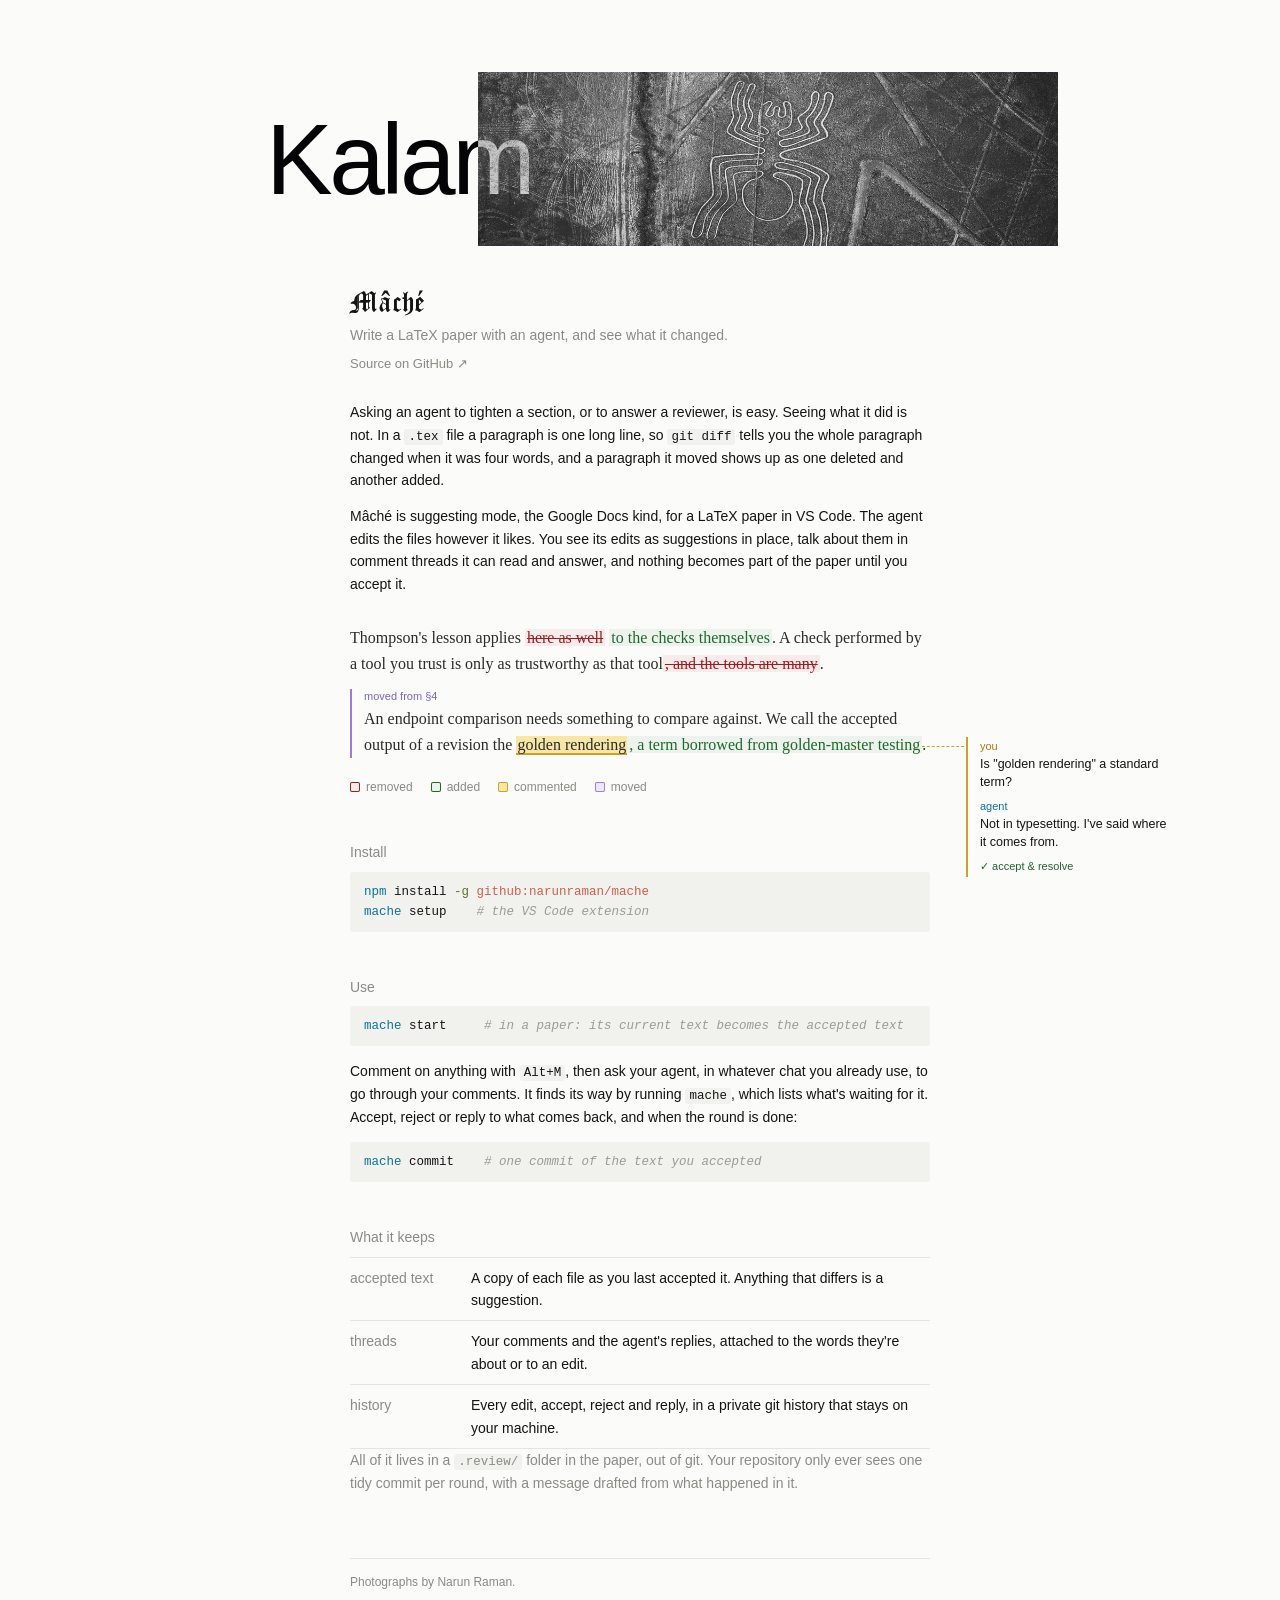
==== mache/index.html @ 9493dfce "Mâché page" ====
<!doctype html>
<html lang="en">
<head>
  <meta charset="utf-8">
  <meta name="viewport" content="width=device-width, initial-scale=1">
  <title>Mâché · Kalam</title>
  <link rel="preconnect" href="https://fonts.googleapis.com">
  <link rel="preconnect" href="https://fonts.gstatic.com" crossorigin>
  <link rel="stylesheet" href="https://fonts.googleapis.com/css2?family=Grenze+Gotisch:wght@400..600&display=swap">
  <link rel="icon" href="/static/icons/kalam.svg" type="image/svg+xml">
  <link rel="icon" href="/static/icons/kalam-32.png" sizes="32x32" type="image/png">
  <link rel="apple-touch-icon" href="/static/icons/apple-touch-icon.png">
  <link rel="stylesheet" href="/static/css/style.css">
  <style>.back:not(.on) { opacity: 0; visibility: hidden; }</style>
</head>
<body>



<div class="page">
  
  <header class="head home">
    <a class="wordmark" href="/">Kalam</a>
    <img class="head-photo" src="/static/img/spider-wide.jpg" alt="">
  </header>
  
  <a class="back" href="/" aria-label="Back to Kalam">
    <span class="dot" style="background-image: url('/static/img/spider-wide.jpg')">
      <svg width="16" height="16" viewBox="0 0 16 16" aria-hidden="true"><path d="M9.5 3.5 5 8l4.5 4.5"/></svg></span>
    <span class="back-word">Kalam</span>
  </a>
  

  

  
    
  

  
<div class="project-head">
  <h1 class="title project">Mâché</h1>
  <p class="sub">Write a LaTeX paper with an agent, and see what it changed.</p>
  <p class="repo-link"><a href="https://github.com/narunraman/mache">Source on GitHub ↗</a></p>
</div>

<p>Asking an agent to tighten a section, or to answer a reviewer, is easy. Seeing what it did is not.
  In a <code>.tex</code> file a paragraph is one long line, so <code>git diff</code> tells you the
  whole paragraph changed when it was four words, and a paragraph it moved shows up as one deleted
  and another added.</p>
<p>Mâché is suggesting mode, the Google Docs kind, for a LaTeX paper in VS Code. The agent edits the
  files however it likes. You see its edits as suggestions in place, talk about them in comment
  threads it can read and answer, and nothing becomes part of the paper until you accept it.</p>

<figure class="proof" aria-label="An illustration of a marked-up paragraph: removed words in red, added words in green, a commented phrase in yellow with its thread in the margin">
  <div class="sheet">
    <p>Thompson's lesson applies <del>here as well</del> <ins>to the checks themselves</ins>. A check performed by a tool you trust is only as trustworthy as that tool<del>, and the tools are many</del>.</p>
    <p class="moved"><span class="moved-tag">moved from §4</span>An endpoint comparison needs something to compare against. We call the accepted output of a revision the <mark>golden rendering</mark><ins>, a term borrowed from golden-master testing</ins>.</p>
  </div>
  <div class="margin">
    <div class="note-card">
      <div class="who you">you</div>
      <p>Is "golden rendering" a standard term?</p>
      <div class="who agent">agent</div>
      <p>Not in typesetting. I've said where it comes from.</p>
      <div class="decision">✓ accept &amp; resolve</div>
    </div>
  </div>
</figure>
<p class="key"><span class="k-del">removed</span> <span class="k-add">added</span> <span class="k-note">commented</span> <span class="k-move">moved</span></p>

<section class="section">
  <h2>Install</h2>
<pre class="code lang-sh"><span class="ln"><span class="hl-cmd">npm</span> install <span class="hl-flag">-g</span> <span class="hl-str">github:narunraman/mache</span><button type="button" class="cp" data-copy="npm install -g github:narunraman/mache">copy</button></span><span class="ln"><span class="hl-cmd">mache</span> setup    <span class="hl-com"># the VS Code extension</span><button type="button" class="cp" data-copy="mache setup">copy</button></span></pre>
</section>

<section class="section">
  <h2>Use</h2>
<pre class="code lang-sh"><span class="ln"><span class="hl-cmd">mache</span> start     <span class="hl-com"># in a paper: its current text becomes the accepted text</span><button type="button" class="cp" data-copy="mache start">copy</button></span></pre>
  <p>Comment on anything with <code>Alt+M</code>, then ask your agent, in whatever chat you already use,
    to go through your comments. It finds its way by running <code>mache</code>, which lists what's
    waiting for it. Accept, reject or reply to what comes back, and when the round is done:</p>
<pre class="code lang-sh"><span class="ln"><span class="hl-cmd">mache</span> commit    <span class="hl-com"># one commit of the text you accepted</span><button type="button" class="cp" data-copy="mache commit">copy</button></span></pre>
</section>

<section class="section">
  <h2>What it keeps</h2>
  <div class="rows two">
    <div class="row"><span class="k">accepted text</span><span class="v">A copy of each file as you last accepted it. Anything that differs is a suggestion.</span></div>
    <div class="row"><span class="k">threads</span><span class="v">Your comments and the agent's replies, attached to the words they're about or to an edit.</span></div>
    <div class="row"><span class="k">history</span><span class="v">Every edit, accept, reject and reply, in a private git history that stays on your machine.</span></div>
  </div>
  <p class="grey">All of it lives in a <code>.review/</code> folder in the paper, out of git. Your repository only
    ever sees one tidy commit per round, with a message drafted from what happened in it.</p>
</section>


  <footer class="foot">
    <p>Photographs by Narun Raman.</p>
  </footer>
</div>
<script>
// copy one line of code; the button says "copied" until the next click elsewhere
document.addEventListener("click", function (e) {
  var b = e.target.closest && e.target.closest("button.cp");
  if (!b) return;
  navigator.clipboard.writeText(b.getAttribute("data-copy")).then(function () {
    document.querySelectorAll("button.cp.done").forEach(function (x) { x.classList.remove("done"); x.textContent = "copy"; });
    b.classList.add("done"); b.textContent = "copied";
  });
});
</script>
<script>
// project pages: as the header scrolls away the photo slides left across the wordmark, and once
// the header is gone a small "back to Kalam" mark appears top left
(function () {
  var back = document.querySelector(".back"), head = document.querySelector(".head.home");
  if (!back || !head) return;
  var photo = head.querySelector(".head-photo"), word = head.querySelector(".wordmark");
  var still = window.matchMedia("(prefers-reduced-motion: reduce)");
  var queued = false;
  function update() {
    queued = false;
    var bottom = head.getBoundingClientRect().bottom, end = bottom + window.scrollY;
    var p = Math.min(1, Math.max(0, window.scrollY / end));
    photo.style.transform = still.matches ? "" : "translateX(" + (-p * word.offsetWidth).toFixed(1) + "px)";
    back.classList.toggle("on", bottom < 0);
  }
  window.addEventListener("scroll", function () { if (!queued) { queued = true; requestAnimationFrame(update); } }, { passive: true });
  window.addEventListener("resize", update);
  update();
})();
</script>

</body>
</html>
---- static/css/style.css ----
/* Kalam. One quiet column; one small photograph per page, set in the margin.
   Static by design: no transitions, animations, sticky elements or scroll effects. */

:root {
  color-scheme: light;
  --bg: #fbfbf9;
  --ink: #141414;
  --grey: #8b8b86;
  --rule: #e6e6e1;
  --wash: #f1f1ed;
  --col: 580px;
  --wide: 900px;
  --sans: -apple-system, BlinkMacSystemFont, "Helvetica Neue", Helvetica, Arial, sans-serif;
  --mono: ui-monospace, "SF Mono", Menlo, Consolas, monospace;
  --cerulean: #0a73a0; --salmon: #d0604c; --moss: #5c7233;
  --del: #9f1c20; --del-bg: #f8eceb;
  --add: #22662f; --add-bg: #ebf3ec;
}

* { box-sizing: border-box; }
html { background: var(--bg); }
body { margin: 0; background: var(--bg); color: var(--ink); font: 14px/1.6 var(--sans); -webkit-font-smoothing: antialiased; }
a { color: var(--ink); text-decoration: none; }
p a, .sub a, .group-help a { font-weight: 500; }
a:hover { color: var(--grey); }
p { margin: 0 0 14px; }
h1, h2, h3 { font-size: inherit; font-weight: 500; margin: 0; }
code, pre, kbd { font-family: var(--mono); font-size: 12.5px; }
img { display: block; max-width: 100%; }
.grey { color: var(--grey); }

/* page ---------------------------------------------------------------------- */
.page { position: relative; width: min(var(--col), 100% - 40px); margin: 0 auto; padding: 72px 0 96px; }
.page.wide { width: min(var(--wide), 100% - 40px); }
/* Cloister Black (Morris Fuller Benton, 1904; digital revival by Dieter Steffmann) is used when
   static/fonts/CloisterBlack.ttf is present; Grenze Gotisch (Google Fonts) stands in otherwise. */
@font-face { font-family: "Cloister Black"; src: url("../fonts/CloisterBlack.ttf") format("truetype"); font-display: swap; }
.row .name, .title.project { font-family: "Cloister Black", "Grenze Gotisch", Georgia, serif; font-weight: 400; }

/* wordmark: a big soft serif that hangs out to the left of the column */
.head { margin-bottom: 40px; }
.wordmark {
  display: inline-block; font-family: var(--sans); font-weight: 400; color: var(--ink);
  letter-spacing: -0.035em; line-height: 0.95; font-size: 44px;
}
.head.home { display: flex; align-items: center; background: var(--bg); isolation: isolate; }
.head.home .wordmark { font-size: 100px; flex: none; position: relative; z-index: 1; color: #fff; mix-blend-mode: difference; }
.head-photo { width: 580px; max-width: none; aspect-ratio: 10 / 3; object-fit: cover; margin-left: -54px; position: relative; z-index: 0; }
.wordmark:hover { color: var(--ink); }
@media (min-width: 1000px) {
  .head .wordmark { margin-left: -64px; }
  /* outdent the whole header (not just the word) so its background sits behind every letter */
  .head.home { margin-left: -84px; width: calc(100% + 84px); }
  .head.home .wordmark { margin-left: 0; }
}

.title { margin-bottom: 2px; }
.title.project { font-size: 30px; line-height: 1; margin-bottom: 8px; }
.project-head { position: relative; }

/* project pages: a fixed "back to Kalam" mark, top left, shown once the header has scrolled away */
.back { position: fixed; top: 18px; left: max(24px, 50% - var(--col) / 2 - 136px);  /* ends ~40px short of the text column */
        z-index: 10; display: flex; align-items: center; gap: 9px;
        color: var(--ink); font-family: var(--sans); font-size: 19px; letter-spacing: -0.03em;
        opacity: 0; visibility: hidden; transition: opacity 0.15s, visibility 0.15s; }
.back.on { opacity: 1; visibility: visible; }
.back:hover { color: var(--ink); }
.back .dot { width: 34px; height: 34px; border-radius: 50%; background-size: cover; background-position: center;
             display: grid; place-items: center; box-shadow: inset 0 0 0 20px rgba(0, 0, 0, 0.18); }
.back .dot svg { width: 16px; height: 16px; fill: none; stroke: #fff; stroke-width: 2; stroke-linecap: round; stroke-linejoin: round; }
.back:hover .dot { filter: brightness(0.85); }
@media (prefers-reduced-motion: reduce) { .back { transition: none; } }
/* on a phone the mark floats over the text, so it gets a small backing (a pill, not a bar) */
@media (max-width: 640px) {
  .back { top: 10px; left: 10px; padding: 4px 14px 4px 4px; border-radius: 999px;
          background: rgba(251, 251, 249, 0.94); box-shadow: 0 1px 6px rgba(0, 0, 0, 0.08); }
}
.repo-link { margin: -18px 0 26px; font-size: 13px; }
.repo-link a { color: var(--grey); }
.repo-link a:hover { color: var(--ink); }
.sub { color: var(--grey); margin-bottom: 26px; }
.section { margin-top: 44px; }
.section > h2 { color: var(--grey); font-weight: 400; margin-bottom: 8px; }
.section > h2.lead { color: var(--ink); }

/* the list: the thing to look at ------------------------------------------------ */
.rows { border-top: 1px solid var(--rule); }
.row { display: grid; grid-template-columns: 7.5em minmax(0, 1fr) auto; gap: 16px; padding: 9px 0; border-bottom: 1px solid var(--rule); align-items: baseline; }
.row .k { color: var(--grey); }
a.row { color: var(--ink); }
a.row:hover { color: var(--ink); }
.rows.linked:hover .row { color: #c4c4be; }
.rows.linked:hover .row img { opacity: 0.35; }
.rows.linked .row:hover, .rows.linked .row:hover .k { color: var(--ink); }
.rows.linked .row:hover img { opacity: 1; }
.rows.tools .row { grid-template-columns: 11em minmax(0, 1fr); gap: 16px; padding: 14px 0; align-items: baseline; }
.row .name { font-size: 22px; line-height: 1; }
.row.muted, .row.muted a { color: var(--grey); }
.rows.two .row { grid-template-columns: 7.5em minmax(0, 1fr); }

/* photographs in the margin ------------------------------------------------------ */
.plate { margin: 0 0 28px; }
.plate img { width: 100%; }
.plate figcaption { color: var(--grey); font-size: 11px; line-height: 1.4; margin-top: 6px; }
@media (min-width: 1100px) {
  .plate { position: absolute; margin: 0; }
  .plate.left-high   { width: 196px; right: calc(100% + 64px); top: 250px; }
  .plate.right-title { width: 150px; left: calc(100% + 72px); top: 150px; }
  .plate.right-low   { width: 240px; left: calc(100% + 56px); top: 420px; }
  .plate.left-low    { width: 170px; right: calc(100% + 80px); top: 360px; }
}
.plate.left-high img { aspect-ratio: 3 / 4; object-fit: cover; }
.plate.right-title img { aspect-ratio: 2 / 3; object-fit: cover; }
.plate.right-low img { aspect-ratio: 16 / 9; object-fit: cover; }
.plate.left-low img { aspect-ratio: 1 / 1; object-fit: cover; }

/* code ------------------------------------------------------------------- */
pre { margin: 0 0 14px; padding: 12px 14px; background: var(--wash); overflow-x: auto; line-height: 1.6; border-radius: 3px;
      white-space: pre-wrap; overflow-wrap: anywhere; }
.wide pre { white-space: pre; overflow-wrap: normal; }
p code, li code { background: var(--wash); padding: 1px 4px; border-radius: 3px; }

/* controls ---------------------------------------------------------------------- */
.btn, button.btn {
  display: inline-block; font: 13px/1 var(--sans); padding: 8px 13px; border-radius: 4px; cursor: pointer;
  background: var(--ink); color: var(--bg); border: 1px solid var(--ink); text-decoration: none;
}
.btn.quiet { background: transparent; color: var(--ink); border-color: #cfcfc9; }
.btn:disabled { opacity: 0.35; cursor: default; }
.actions { display: flex; flex-wrap: wrap; gap: 8px; align-items: center; margin: 18px 0; }
.link-button { background: none; border: 0; padding: 0; font: inherit; color: var(--grey); cursor: pointer; }
.link-button:hover { color: var(--ink); }

.drop { display: block; border: 1px dashed #bdbdb7; border-radius: 4px; padding: 38px 16px; text-align: center; cursor: pointer; color: var(--grey); }
.drop input[type=file] { position: absolute; width: 1px; height: 1px; opacity: 0; }
.drop.drag, .drop:hover { border-color: var(--ink); color: var(--ink); }
.drop .file { display: block; margin-top: 4px; font-size: 12px; }
textarea { display: block; width: 100%; border: 1px solid var(--rule); border-radius: 4px; padding: 10px 12px; background: #fff;
           font: 12.5px/1.5 var(--mono); resize: vertical; margin-top: 6px; }
textarea:disabled { background: var(--wash); color: var(--grey); }
label.check { display: block; margin: 6px 0; }
input[type=checkbox] { accent-color: var(--ink); margin: 0 8px 0 0; vertical-align: -1px; }

.note { padding: 10px 12px; background: var(--wash); border-radius: 4px; margin: 0 0 18px; }
.note.error { background: var(--del-bg); color: var(--del); }
.tag { display: inline-block; font-size: 11px; line-height: 1.5; padding: 0 6px; border: 1px solid #d6d6d0; border-radius: 3px; color: var(--grey); margin-left: 6px; }
.tag.warn { border-color: var(--del); color: var(--del); }

.bar { height: 2px; background: var(--rule); margin: 22px 0 10px; }
.bar > div { height: 2px; background: var(--ink); }

/* bibfix review ------------------------------------------------------------------------ */
.counts { display: flex; flex-wrap: wrap; gap: 6px 22px; margin: 6px 0 22px; }
.counts a { color: var(--grey); }
.counts a:hover { color: var(--ink); }
.counts b { font-weight: 500; }
.toolbar { display: flex; flex-wrap: wrap; gap: 8px; align-items: center; padding: 12px 0; border-top: 1px solid var(--rule); border-bottom: 1px solid var(--rule); }
.toolbar .selected { margin-right: auto; color: var(--grey); }
.group { margin-top: 40px; }
.group-head { display: flex; justify-content: space-between; align-items: baseline; gap: 14px; padding-bottom: 6px; border-bottom: 1px solid var(--rule); }
.group-head h2 { font-weight: 500; }
.group-head .bulk { display: flex; gap: 14px; color: var(--grey); }
.group-help { color: var(--grey); margin: 8px 0 4px; }
.entry { padding: 14px 0; border-bottom: 1px solid var(--rule); }
.entry-head { display: flex; justify-content: space-between; gap: 12px; flex-wrap: wrap; margin-bottom: 6px; }
.entry-head label { font: 13px var(--mono); cursor: pointer; }
.entry:has(input:not(:checked)) .diffs { opacity: 0.45; }
.diffs { display: grid; grid-template-columns: 8.5em minmax(0, 1fr) minmax(0, 1fr); gap: 2px 12px; font: 12px/1.5 var(--mono); }
.diffs > div { display: contents; }
.diffs .f { color: var(--grey); }
.diffs .o, .diffs .p { white-space: pre-wrap; word-break: break-word; padding: 0 5px; border-radius: 2px; }
.diffs .changed .o, .diffs .removed .o { background: var(--del-bg); color: var(--del); }
.diffs .changed .p, .diffs .added .p { background: var(--add-bg); color: var(--add); }
details { margin-top: 6px; }
summary { cursor: pointer; color: var(--grey); font-size: 12px; }
.pair { display: grid; grid-template-columns: minmax(0, 1fr) minmax(0, 1fr); gap: 12px; margin-top: 8px; }
.keys { font: 12.5px/2 var(--mono); }

/* footer ----------------------------------------------------------------------------------- */
.foot { margin-top: 64px; padding-top: 14px; border-top: 1px solid var(--rule); color: var(--grey); font-size: 12px; }
.foot p { margin: 0 0 6px; }
.foot a { color: var(--grey); font-weight: 400; }
.foot a:hover { color: var(--ink); }
.go { display: inline-block; margin: 4px 0 26px; }

@media (max-width: 640px) {
  .page { padding-top: 40px; }
  /* same header as on a wide screen, scaled to the phone: the photo overlaps the end of the
     wordmark by the same proportion (54% of the font size) */
  .head.home .wordmark { font-size: 16vw; }
  .head-photo { width: 58vw; margin-left: -8.6vw; }
  .row, .rows.two .row, .rows.tools .row { grid-template-columns: minmax(0, 1fr); gap: 2px; }
  .diffs, .pair { grid-template-columns: minmax(0, 1fr); }
}

a.btn:hover { color: var(--bg); background: #3a3a38; border-color: #3a3a38; }
a.btn.quiet:hover, .btn.quiet:hover { color: var(--ink); background: var(--wash); }

/* code: highlighted lines, each with its own copy button ---------------------------------- */
pre.code { padding: 10px 0; white-space: pre; overflow-x: auto; }
pre.code .ln { display: block; position: relative; padding: 0 64px 0 14px; min-height: 1.6em; }
pre.code .ln:hover { background: #e9e9e4; }
pre.code .cp { position: absolute; right: 8px; top: 0; visibility: hidden; background: none; border: 0; padding: 0 2px;
               font: 11px/1.6 var(--sans); color: var(--grey); cursor: pointer; }
pre.code .ln:hover .cp, pre.code .cp.done { visibility: visible; }
pre.code .cp:hover, pre.code .cp.done { color: var(--ink); }
pre.code.lang-py { max-height: 520px; }
.hl-cmd, .hl-kw { color: var(--cerulean); }
.hl-fn, .hl-flag { color: var(--moss); }
.hl-str, .hl-num { color: var(--salmon); }
.hl-com { color: #9c9c95; font-style: italic; }

/* ClusterScheduler page: three clusters shown as a small terminal readout */
.term { background: var(--wash); color: var(--ink); border-radius: 3px; font: 12.5px/1.55 var(--mono); padding: 14px 18px;
        margin: 20px 0 26px; overflow-x: auto; }
.term .t-block { white-space: pre; }
.term .t-block + .t-block { margin-top: 12px; }
.term .t-h, .term b { color: var(--ink); font-weight: 700; }
.term .t-ok { color: #178a6f; }
.term .t-warn { color: #b86e0b; }
.term .t-dim { color: var(--grey); }
/* dotted bars, like a terminal's shaded block characters */
.term .t-bar { display: inline-block; width: 18ch; height: 0.95em; vertical-align: -0.12em; position: relative;
               background: radial-gradient(circle, #c9c9c2 0.6px, transparent 0.9px) 0 0 / 3px 3px; }
.term .t-bar i { position: absolute; inset: 0 auto 0 0; }
.term .t-bar i.ok { background: radial-gradient(circle, #1f9c7e 1px, transparent 1.3px) 0 0 / 3px 3px; }
.term .t-bar i.warn { background: radial-gradient(circle, #d9870f 1px, transparent 1.3px) 0 0 / 3px 3px; }
@media (max-width: 640px) { .term { font-size: 11px; padding: 12px 12px; } .term .t-bar { width: 12ch; } }

/* Mâché page: a marked-up proof — a paragraph set like a paper, with the marks in place and the
   thread in the margin. An illustration, not the interface. */
.proof { display: grid; grid-template-columns: minmax(0, 1fr) 168px; gap: 22px; margin: 30px 0 8px; }
.proof .sheet { font: 16px/1.62 Georgia, "Times New Roman", serif; color: #2b2b28; }
.proof .sheet p { margin: 0 0 12px; }
.proof del { color: var(--del); background: var(--del-bg); text-decoration: line-through; text-decoration-thickness: 1px; padding: 0 2px; }
.proof ins { color: var(--add); background: var(--add-bg); text-decoration: none; padding: 0 2px; }
.proof mark { background: #f6e7a6; color: inherit; border-bottom: 2px solid #c9a227; padding: 0 1px; }
.proof .moved { border-left: 2px solid #9b7be0; padding-left: 12px; margin-left: -14px; }
.proof .moved-tag { display: block; font: 11px/1.4 var(--sans); color: #7c62c4; margin-bottom: 2px; }
.proof .margin { position: relative; }
.proof .note-card { position: relative; border-left: 2px solid #c9a227; padding: 2px 0 2px 12px; font-size: 12.5px; line-height: 1.45; margin-top: 160px; }
.proof .note-card::before { content: ""; position: absolute; left: -24px; top: 9px; width: 20px; border-top: 1px dashed #c9a227; }
.proof .note-card p { margin: 0 0 8px; }
.proof .who { font-size: 11px; color: var(--grey); }
.proof .who.you { color: #a47f10; }
.proof .who.agent { color: var(--cerulean); }
.proof .decision { font-size: 11px; color: var(--add); }
.key { display: flex; flex-wrap: wrap; gap: 6px 18px; font-size: 12px; color: var(--grey); margin: 0 0 8px; }
.key span::before { content: ""; display: inline-block; width: 10px; height: 10px; margin-right: 6px; vertical-align: -1px; border-radius: 2px; }
.key .k-del::before { background: var(--del-bg); box-shadow: inset 0 0 0 1px var(--del); }
.key .k-add::before { background: var(--add-bg); box-shadow: inset 0 0 0 1px var(--add); }
.key .k-note::before { background: #f6e7a6; box-shadow: inset 0 0 0 1px #c9a227; }
.key .k-move::before { background: #efe8fb; box-shadow: inset 0 0 0 1px #9b7be0; }
@media (max-width: 640px) {
  .proof { grid-template-columns: minmax(0, 1fr); }
  .proof .note-card { margin-top: 0; }
  .proof .note-card::before { display: none; }
}
/* on a wide screen the thread sits in the page margin, beside the text, like a sidebar */
@media (min-width: 1100px) {
  .proof { position: relative; grid-template-columns: minmax(0, 1fr); }
  .proof .margin { position: absolute; left: calc(100% + 36px); top: 0; width: 210px; }
  .proof .note-card { margin-top: 112px; }
  .proof .note-card::before { left: -46px; width: 42px; }
}
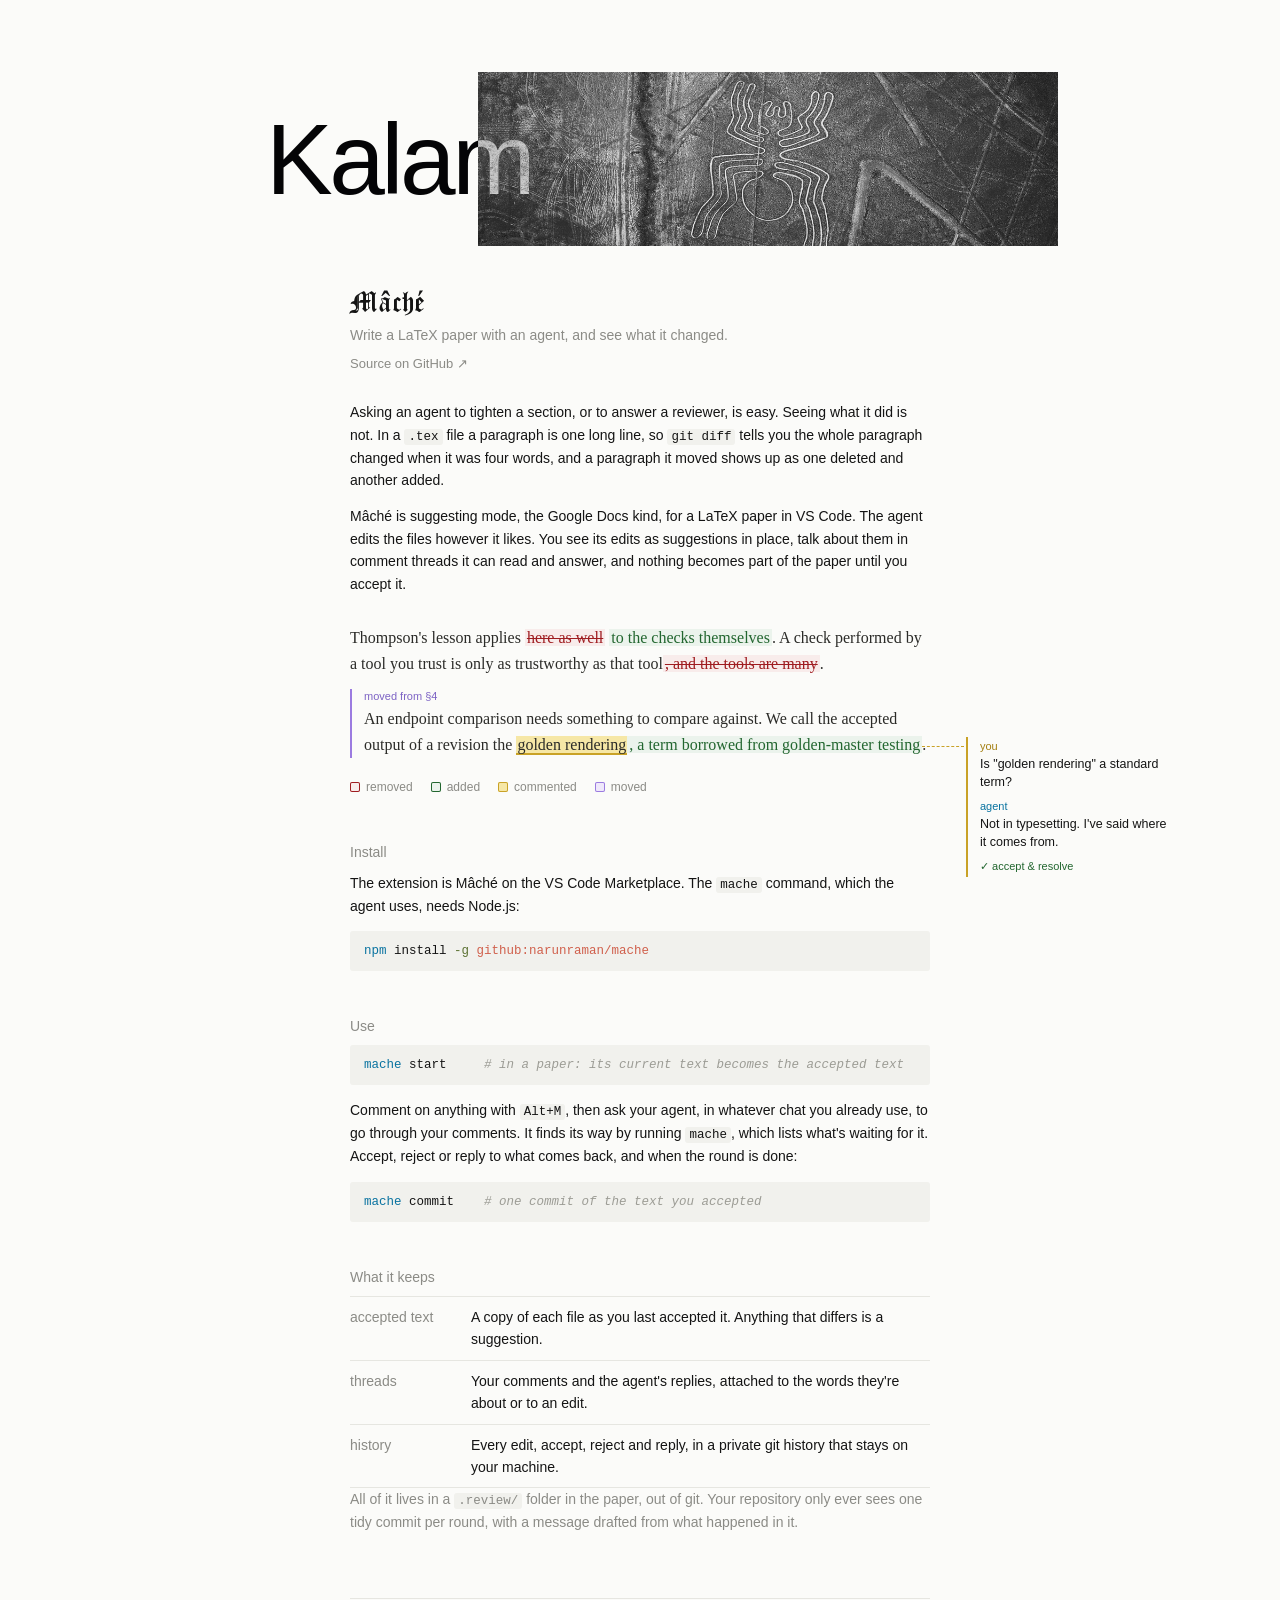
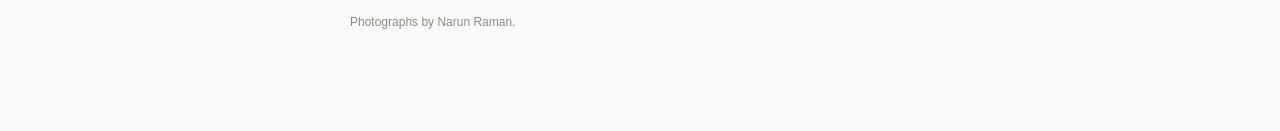
==== commit 3979d610: "Mâché page: install from the Marketplace" ====
--- a/mache/index.html
+++ b/mache/index.html
@@ -71,7 +71,8 @@
 
 <section class="section">
   <h2>Install</h2>
-<pre class="code lang-sh"><span class="ln"><span class="hl-cmd">npm</span> install <span class="hl-flag">-g</span> <span class="hl-str">github:narunraman/mache</span><button type="button" class="cp" data-copy="npm install -g github:narunraman/mache">copy</button></span><span class="ln"><span class="hl-cmd">mache</span> setup    <span class="hl-com"># the VS Code extension</span><button type="button" class="cp" data-copy="mache setup">copy</button></span></pre>
+  <p>The extension is <a href="https://marketplace.visualstudio.com/items?itemName=narunraman.mache">Mâché on the VS Code Marketplace</a>. The <code>mache</code> command, which the agent uses, needs Node.js:</p>
+<pre class="code lang-sh"><span class="ln"><span class="hl-cmd">npm</span> install <span class="hl-flag">-g</span> <span class="hl-str">github:narunraman/mache</span><button type="button" class="cp" data-copy="npm install -g github:narunraman/mache">copy</button></span></pre>
 </section>
 
 <section class="section">
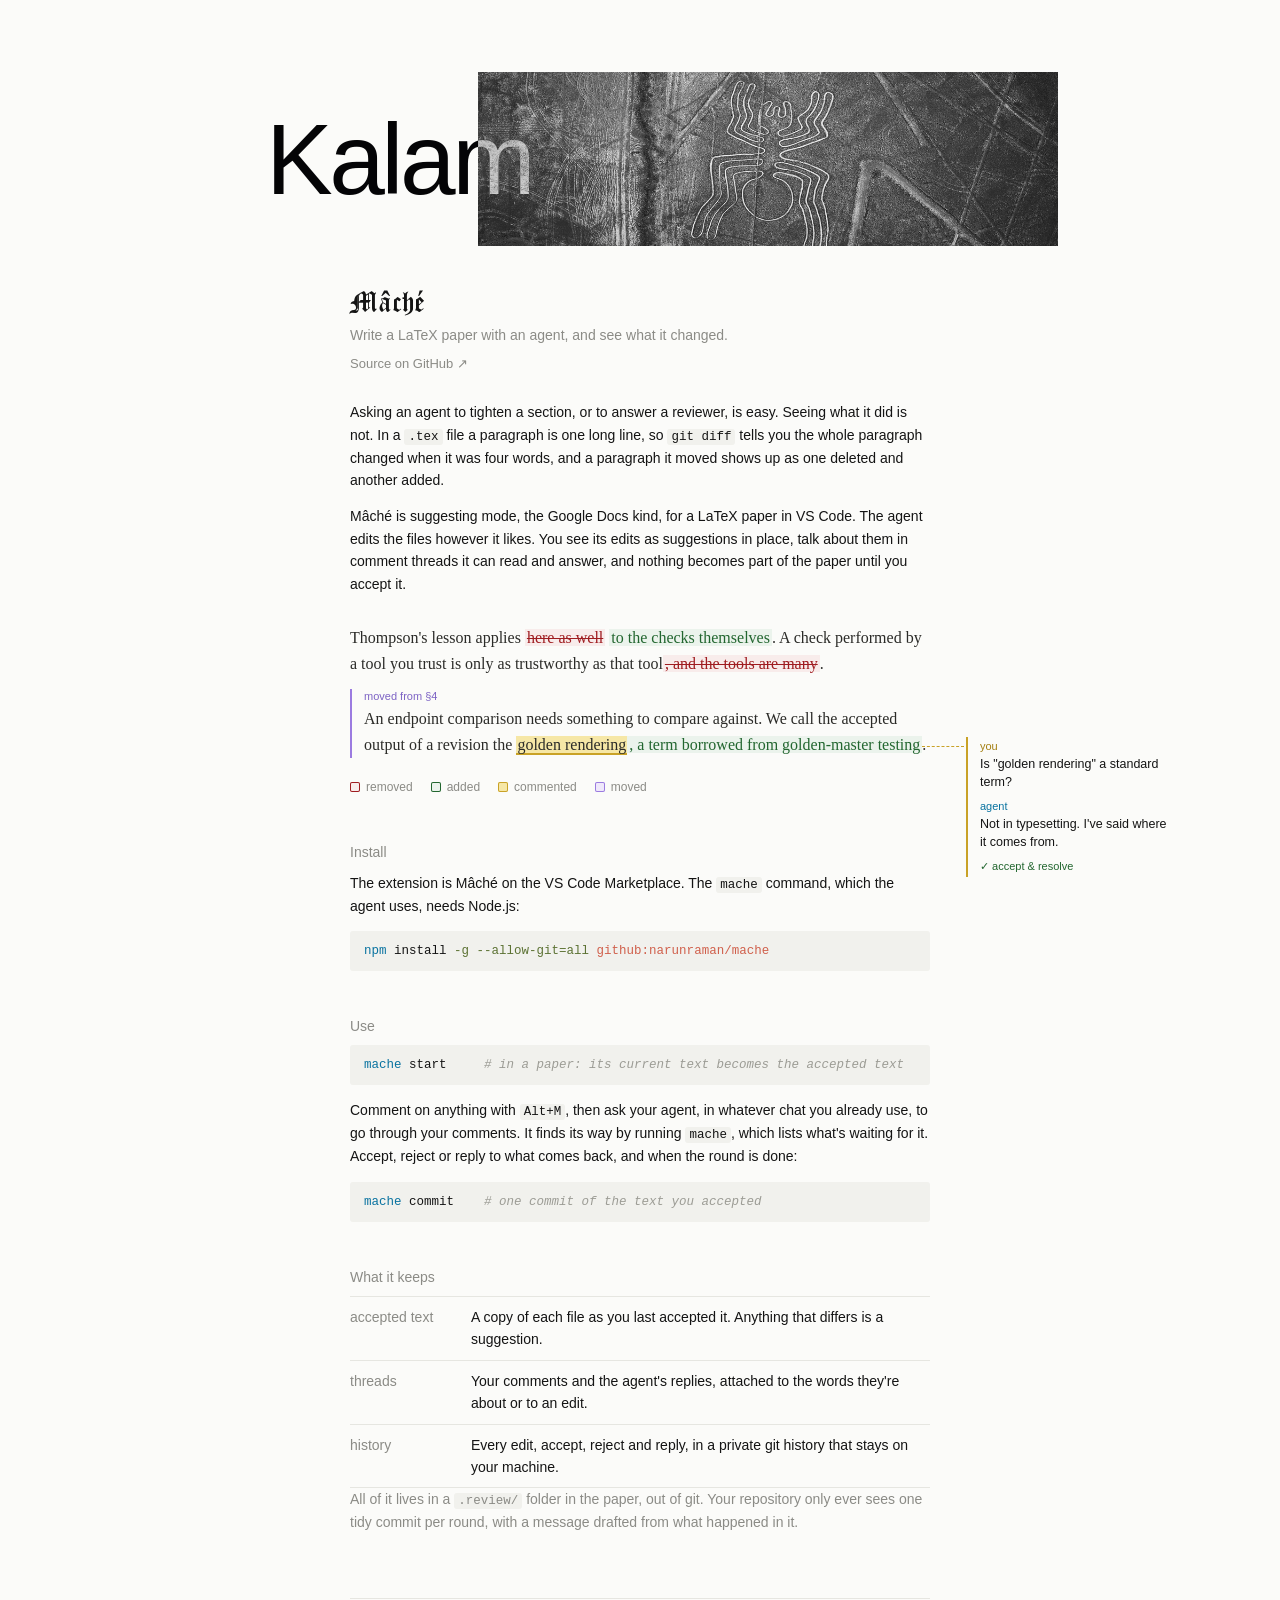
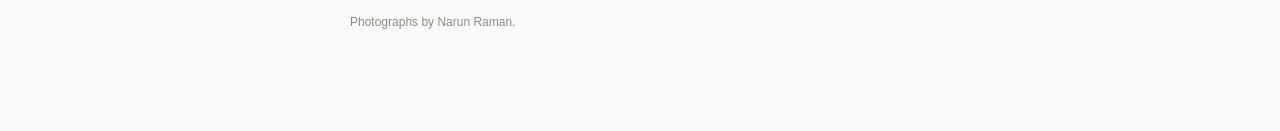
==== commit ab6539c0: "Mâché page: npm 12 needs --allow-git=all" ====
--- a/mache/index.html
+++ b/mache/index.html
@@ -72,7 +72,7 @@
 <section class="section">
   <h2>Install</h2>
   <p>The extension is <a href="https://marketplace.visualstudio.com/items?itemName=narunraman.mache">Mâché on the VS Code Marketplace</a>. The <code>mache</code> command, which the agent uses, needs Node.js:</p>
-<pre class="code lang-sh"><span class="ln"><span class="hl-cmd">npm</span> install <span class="hl-flag">-g</span> <span class="hl-str">github:narunraman/mache</span><button type="button" class="cp" data-copy="npm install -g github:narunraman/mache">copy</button></span></pre>
+<pre class="code lang-sh"><span class="ln"><span class="hl-cmd">npm</span> install <span class="hl-flag">-g</span> <span class="hl-flag">--allow-git=all</span> <span class="hl-str">github:narunraman/mache</span><button type="button" class="cp" data-copy="npm install -g --allow-git=all github:narunraman/mache">copy</button></span></pre>
 </section>
 
 <section class="section">
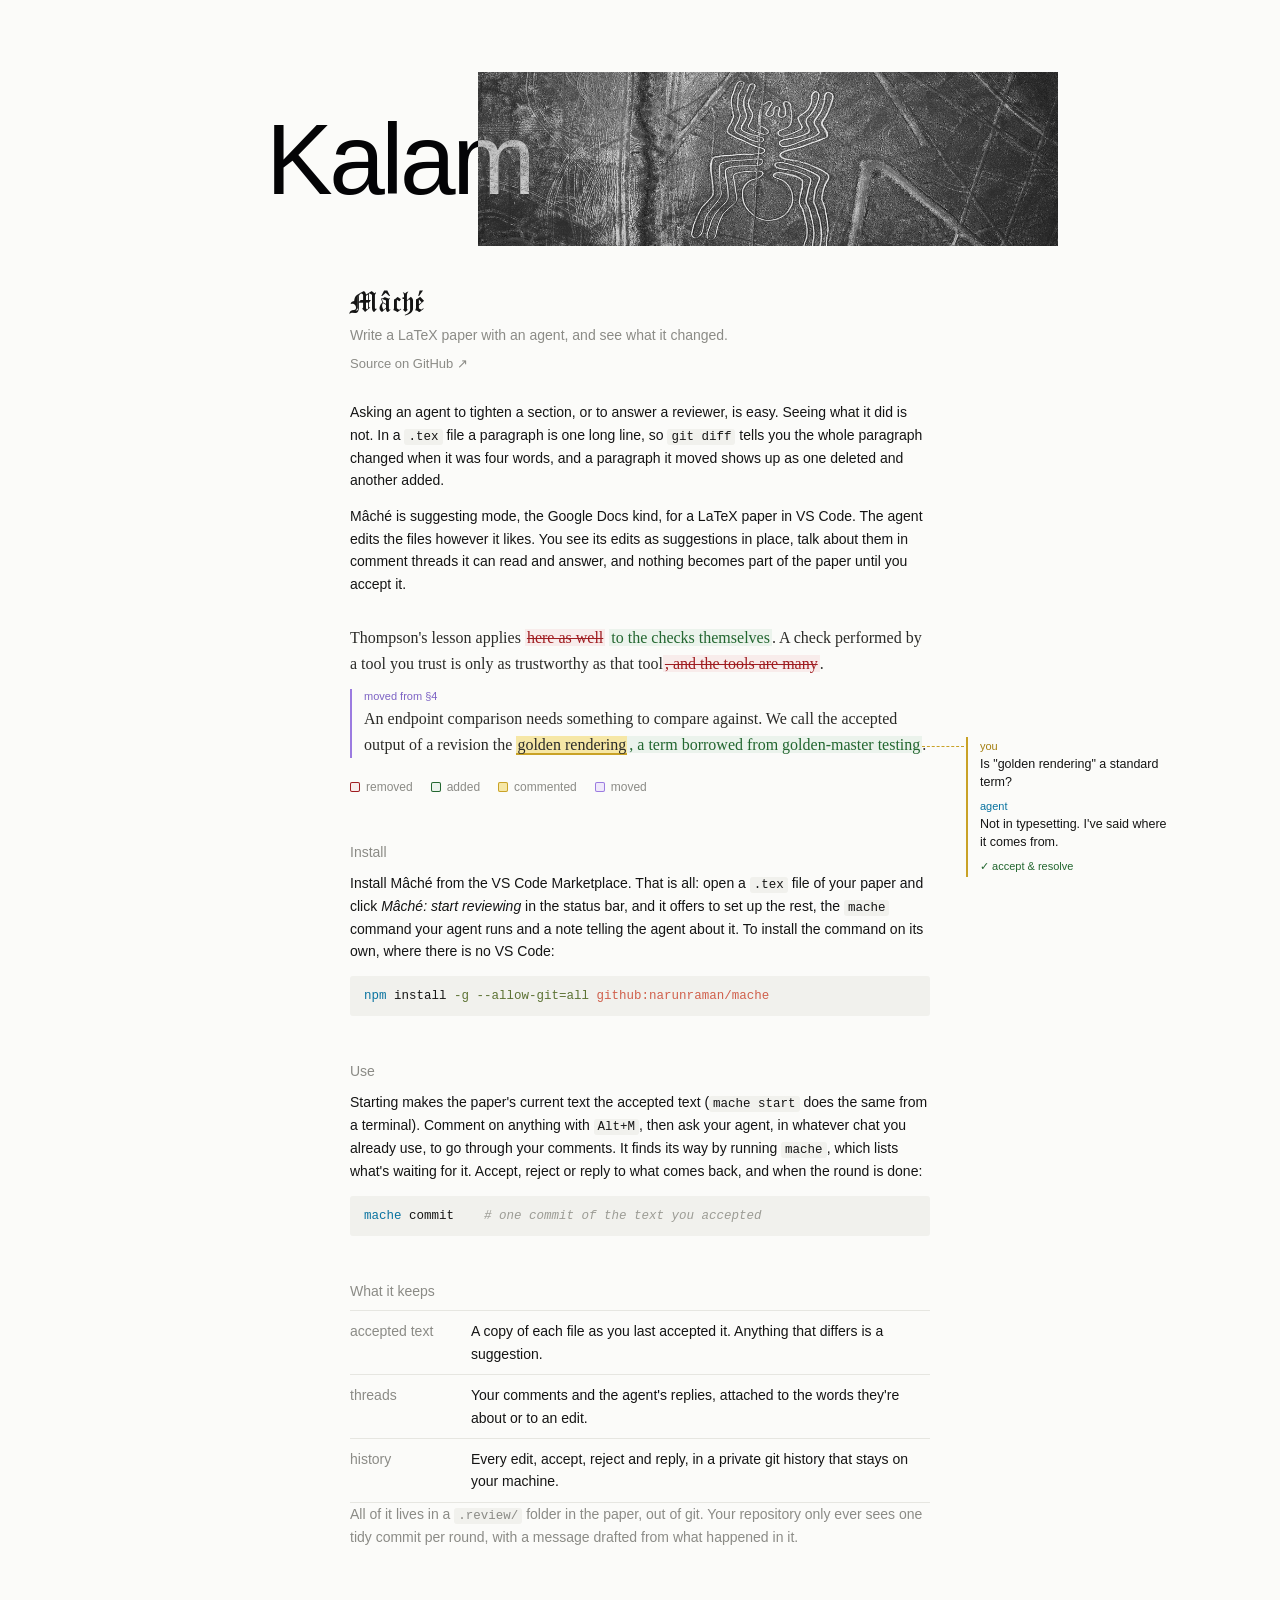
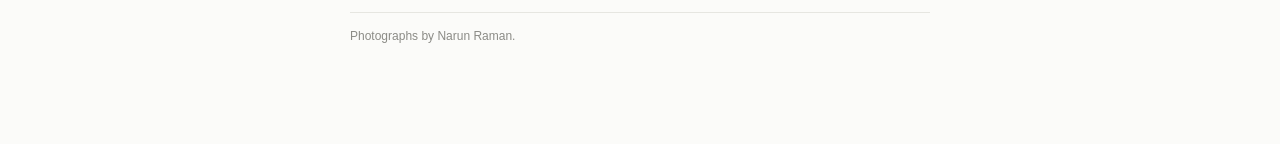
==== commit fd1ee1a5: "Mâché page: the extension is all you install" ====
--- a/mache/index.html
+++ b/mache/index.html
@@ -71,14 +71,13 @@
 
 <section class="section">
   <h2>Install</h2>
-  <p>The extension is <a href="https://marketplace.visualstudio.com/items?itemName=narunraman.mache">Mâché on the VS Code Marketplace</a>. The <code>mache</code> command, which the agent uses, needs Node.js:</p>
+  <p>Install <a href="https://marketplace.visualstudio.com/items?itemName=narunraman.mache">Mâché from the VS Code Marketplace</a>. That is all: open a <code>.tex</code> file of your paper and click <em>Mâché: start reviewing</em> in the status bar, and it offers to set up the rest, the <code>mache</code> command your agent runs and a note telling the agent about it. To install the command on its own, where there is no VS Code:</p>
 <pre class="code lang-sh"><span class="ln"><span class="hl-cmd">npm</span> install <span class="hl-flag">-g</span> <span class="hl-flag">--allow-git=all</span> <span class="hl-str">github:narunraman/mache</span><button type="button" class="cp" data-copy="npm install -g --allow-git=all github:narunraman/mache">copy</button></span></pre>
 </section>
 
 <section class="section">
   <h2>Use</h2>
-<pre class="code lang-sh"><span class="ln"><span class="hl-cmd">mache</span> start     <span class="hl-com"># in a paper: its current text becomes the accepted text</span><button type="button" class="cp" data-copy="mache start">copy</button></span></pre>
-  <p>Comment on anything with <code>Alt+M</code>, then ask your agent, in whatever chat you already use,
+  <p>Starting makes the paper's current text the accepted text (<code>mache start</code> does the same from a terminal). Comment on anything with <code>Alt+M</code>, then ask your agent, in whatever chat you already use,
     to go through your comments. It finds its way by running <code>mache</code>, which lists what's
     waiting for it. Accept, reject or reply to what comes back, and when the round is done:</p>
 <pre class="code lang-sh"><span class="ln"><span class="hl-cmd">mache</span> commit    <span class="hl-com"># one commit of the text you accepted</span><button type="button" class="cp" data-copy="mache commit">copy</button></span></pre>
